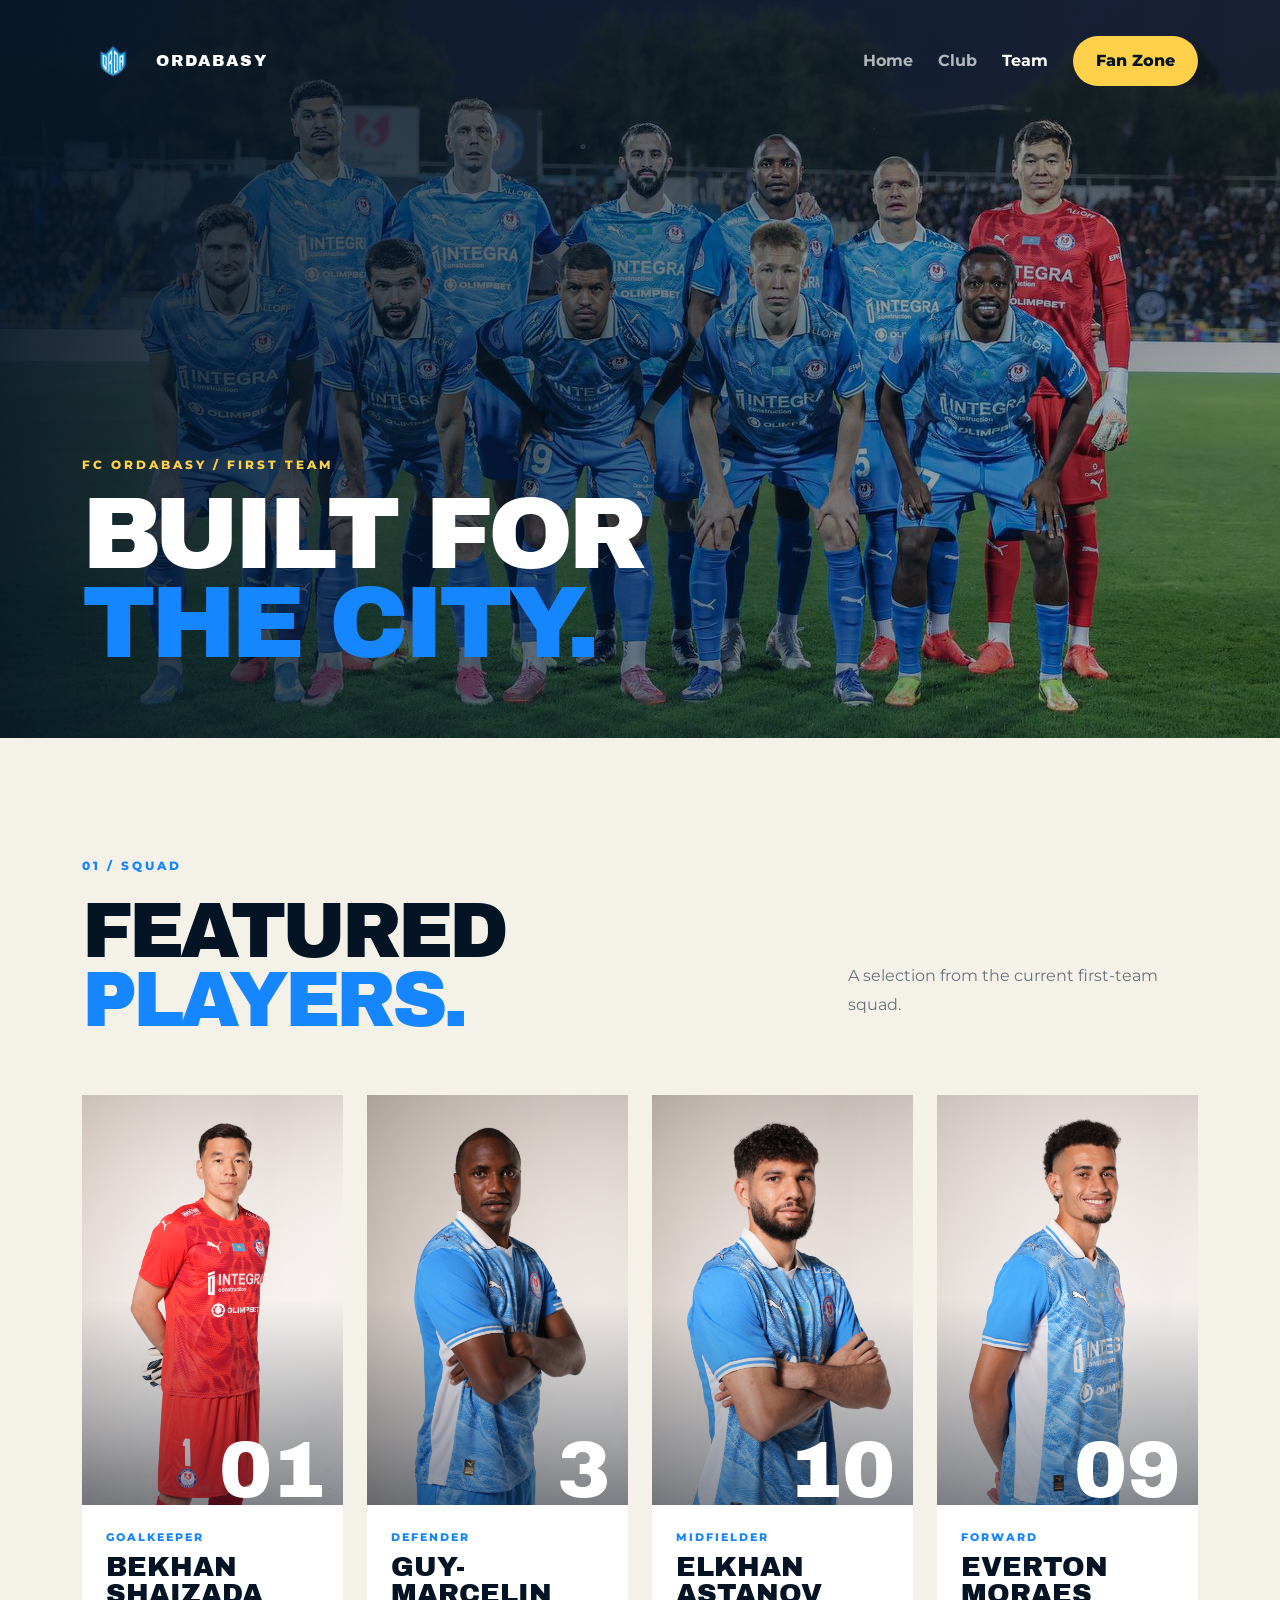
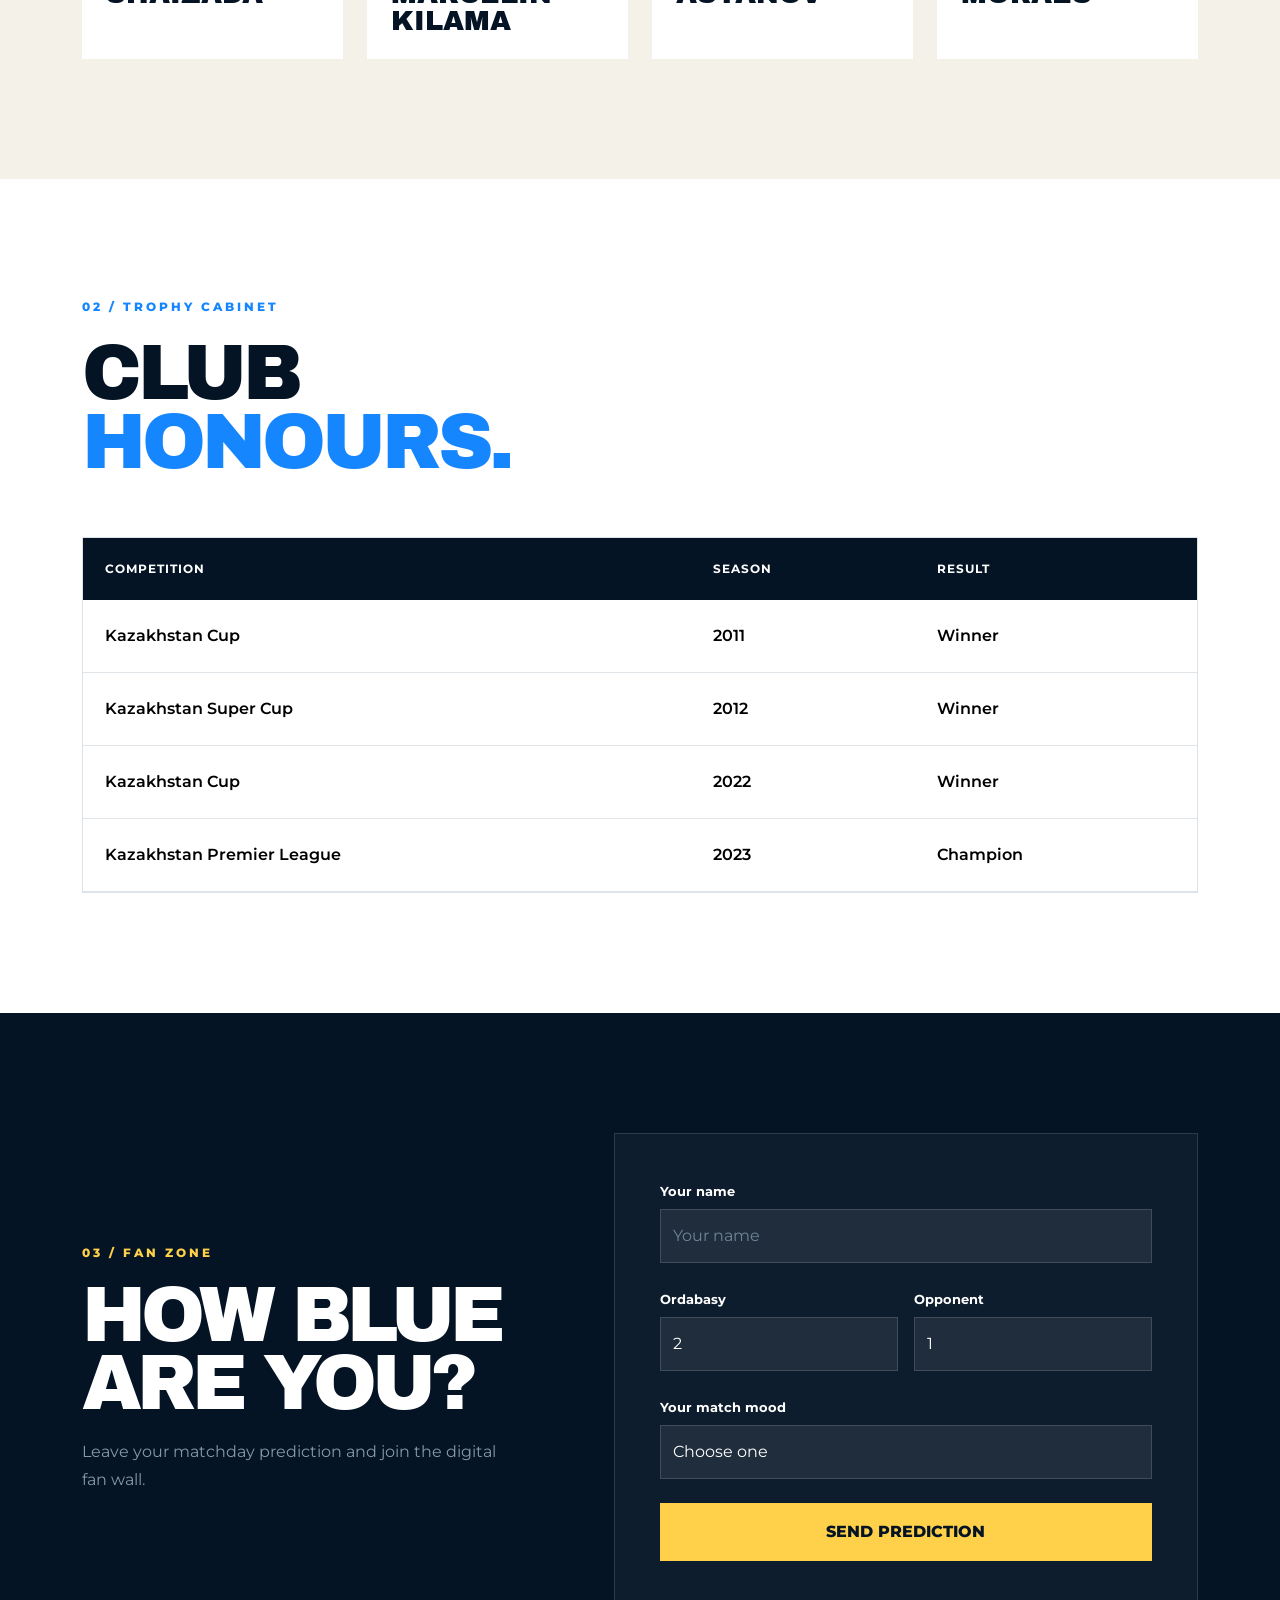
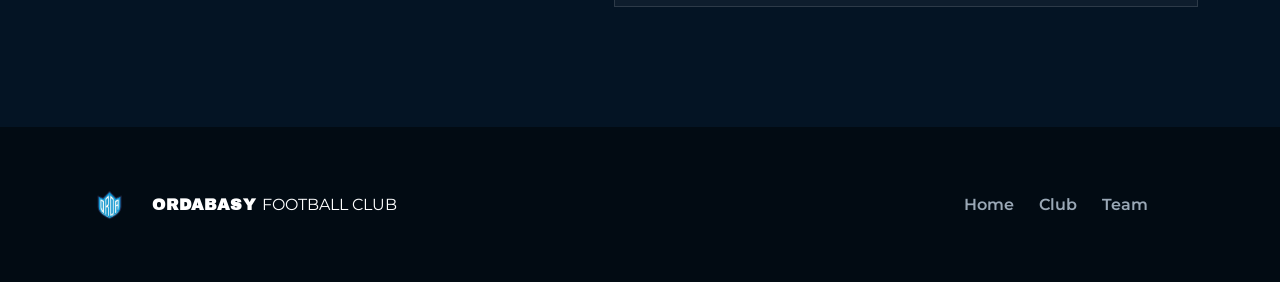
==== team.html @ df8a70c2 "Add Ordabasy website" ====
<!DOCTYPE html>
<html lang="en">

<head>

    <meta charset="UTF-8">

    <meta
        name="viewport"
        content="width=device-width, initial-scale=1.0"
    >

    <title>Ordabasy | The Squad</title>


    <link
        href="https://cdn.jsdelivr.net/npm/bootstrap@5.3.3/dist/css/bootstrap.min.css"
        rel="stylesheet"
    >


    <link rel="preconnect" href="https://fonts.googleapis.com">

    <link
        href="https://fonts.googleapis.com/css2?family=Archivo+Black&family=Montserrat:wght@400;500;600;700;800&display=swap"
        rel="stylesheet"
    >


    <link
        rel="stylesheet"
        href="css/style.css"
    >

</head>


<body>



<header class="site-header dark-header">


    <nav class="navbar navbar-expand-lg navbar-dark">


        <div class="container">


            <a
                class="navbar-brand club-brand"
                href="index.html"
            >


                <img
                    src="images/logo.png"
                    alt="FC Ordabasy logo"
                >


                <span>
                    ORDABASY
                </span>


            </a>



            <button
                class="navbar-toggler"
                type="button"
                data-bs-toggle="collapse"
                data-bs-target="#navbarMenu"
            >

                <span class="navbar-toggler-icon"></span>

            </button>



            <div
                class="collapse navbar-collapse"
                id="navbarMenu"
            >


                <ul class="navbar-nav ms-auto align-items-lg-center">


                    <li class="nav-item">

                        <a
                            class="nav-link"
                            href="index.html"
                        >
                            Home
                        </a>

                    </li>


                    <li class="nav-item">

                        <a
                            class="nav-link"
                            href="index.html#story"
                        >
                            Club
                        </a>

                    </li>


                    <li class="nav-item">

                        <a
                            class="nav-link active"
                            href="team.html"
                        >
                            Team
                        </a>

                    </li>


                    <li class="nav-item">

                        <a
                            class="fan-button"
                            href="#fan-zone"
                        >
                            Fan Zone
                        </a>

                    </li>


                </ul>


            </div>


        </div>


    </nav>


</header>



<main>




<section class="team-hero">


    <img
        src="images/team-banner.jpg"
        alt="FC Ordabasy team"
    >


    <div class="team-hero-overlay"></div>


    <div class="container team-hero-content">


        <p>
            FC ORDABASY / FIRST TEAM
        </p>


        <h1>
            BUILT FOR
            <span>THE CITY.</span>
        </h1>


    </div>


</section>




<section class="players-section section-space">


    <div class="container">


        <div class="section-top players-heading">


            <div>

                <p class="section-number">
                    01 / SQUAD
                </p>

                <h2>
                    FEATURED
                    <span>PLAYERS.</span>
                </h2>

            </div>


            <p class="section-intro dark-intro">

                A selection from the current
                first-team squad.

            </p>


        </div>



        <div class="row g-4">


            <!-- PLAYER 1 -->

            <div class="col-12 col-md-6 col-xl-3">


                <article class="player-card">


                    <div class="player-photo">

                        <img
                            src="images/player1.jpg"
                            alt="Bekhan Shaizada"
                        >

                        <span class="player-shirt">
                            01
                        </span>

                    </div>


                    <div class="player-details">

                        <p>
                            GOALKEEPER
                        </p>

                        <h3>
                            BEKHAN
                            SHAIZADA
                        </h3>

                    </div>


                </article>


            </div>



            <!-- PLAYER 2 -->

            <div class="col-12 col-md-6 col-xl-3">


                <article class="player-card">


                    <div class="player-photo">

                        <img
                            src="images/player2.jpg"
                            alt="Guy-Marcelin Kilama"
                        >

                        <span class="player-shirt">
                            3
                        </span>

                    </div>


                    <div class="player-details">

                        <p>
                            DEFENDER
                        </p>

                        <h3>
                            GUY-MARCELIN 
                            KILAMA
                        </h3>

                    </div>


                </article>


            </div>



            <!-- PLAYER 3 -->

            <div class="col-12 col-md-6 col-xl-3">


                <article class="player-card">


                    <div class="player-photo">

                        <img
                            src="images/player3.jpg"
                            alt="Elkhan Astanov"
                        >

                        <span class="player-shirt">
                            10
                        </span>

                    </div>


                    <div class="player-details">

                        <p>
                            MIDFIELDER
                        </p>

                        <h3>
                            ELKHAN
                            ASTANOV
                        </h3>

                    </div>


                </article>


            </div>



            <!-- PLAYER 4 -->

            <div class="col-12 col-md-6 col-xl-3">


                <article class="player-card">


                    <div class="player-photo">

                        <img
                            src="images/player4.jpg"
                            alt="Everton Moraes"
                        >

                        <span class="player-shirt">
                            09
                        </span>

                    </div>


                    <div class="player-details">

                        <p>
                            FORWARD
                        </p>

                        <h3>
                            EVERTON
                            MORAES
                        </h3>

                    </div>


                </article>


            </div>


        </div>


    </div>


</section>



<!--TABLE -->

<section class="honours-table-section section-space">


    <div class="container">


        <div class="section-top">


            <div>

                <p class="section-number">
                    02 / TROPHY CABINET
                </p>

                <h2>
                    CLUB
                    <span>HONOURS.</span>
                </h2>

            </div>


        </div>



        <div class="table-responsive honours-table-wrapper">


            <table class="table honours-table">


                <thead>

                    <tr>

                        <th>
                            Competition
                        </th>

                        <th>
                            Season
                        </th>

                        <th>
                            Result
                        </th>

                    </tr>

                </thead>


                <tbody>


                    <tr>

                        <td>
                            Kazakhstan Cup
                        </td>

                        <td>
                            2011
                        </td>

                        <td>
                            Winner
                        </td>

                    </tr>


                    <tr>

                        <td>
                            Kazakhstan Super Cup
                        </td>

                        <td>
                            2012
                        </td>

                        <td>
                            Winner
                        </td>

                    </tr>


                    <tr>

                        <td>
                            Kazakhstan Cup
                        </td>

                        <td>
                            2022
                        </td>

                        <td>
                            Winner
                        </td>

                    </tr>


                    <tr>

                        <td>
                            Kazakhstan Premier League
                        </td>

                        <td>
                            2023
                        </td>

                        <td>
                            Champion
                        </td>

                    </tr>


                </tbody>


            </table>


        </div>


    </div>


</section>



<!-- FAN FORM-->

<section
    id="fan-zone"
    class="fan-zone section-space"
>


    <div class="container">


        <div class="fan-grid">


            <div class="fan-message">


                <p>
                    03 / FAN ZONE
                </p>


                <h2>

                    HOW BLUE
                    ARE YOU?

                </h2>


                <span>

                    Leave your matchday prediction
                    and join the digital fan wall.

                </span>


            </div>



            <form class="fan-form">


                <div class="mb-4">


                    <label
                        class="form-label"
                        for="fanName"
                    >
                        Your name
                    </label>


                    <input
                        class="form-control"
                        type="text"
                        id="fanName"
                        placeholder="Your name"
                        required
                    >


                </div>



                <div class="row g-3 mb-4">


                    <div class="col-6">


                        <label
                            class="form-label"
                            for="homeScore"
                        >
                            Ordabasy
                        </label>


                        <input
                            class="form-control"
                            type="number"
                            id="homeScore"
                            min="0"
                            max="15"
                            value="2"
                            required
                        >


                    </div>



                    <div class="col-6">


                        <label
                            class="form-label"
                            for="awayScore"
                        >
                            Opponent
                        </label>


                        <input
                            class="form-control"
                            type="number"
                            id="awayScore"
                            min="0"
                            max="15"
                            value="1"
                            required
                        >


                    </div>


                </div>



                <label class="form-label">
                    Your match mood
                </label>


                <select
                    class="form-select mb-4"
                    required
                >

                    <option value="">
                        Choose one
                    </option>

                    <option>
                        Confident
                    </option>

                    <option>
                        Nervous
                    </option>

                    <option>
                        Ready for a big win
                    </option>

                </select>



                <button
                    type="button"
                    class="submit-prediction"
                    data-bs-toggle="modal"
                    data-bs-target="#predictionModal"
                >
                    SEND PREDICTION
                </button>


            </form>


        </div>


    </div>


</section>



<!-- BOOTSTRAP MODAL-->

<div
    class="modal fade"
    id="predictionModal"
    tabindex="-1"
>


    <div class="modal-dialog modal-dialog-centered">


        <div class="modal-content custom-modal">


            <div class="modal-body">


                <span class="modal-symbol">
                    ✓
                </span>


                <h2>
                    PREDICTION SENT
                </h2>


                <p>

                    Your matchday prediction
                    has been added to the fan experience.

                </p>


                <button
                    type="button"
                    class="modal-close"
                    data-bs-dismiss="modal"
                >
                    CLOSE
                </button>


            </div>


        </div>


    </div>


</div>



</main>



<footer class="footer">


    <div class="container footer-grid">


        <div class="footer-brand">


            <img
                src="images/logo.png"
                alt="Ordabasy logo"
            >


            <div>

                <strong>
                    ORDABASY
                </strong>
                
                <span>
                    FOOTBALL CLUB

            </div>


        </div>



        <div class="footer-nav">

            <a href="index.html">
                Home
            </a>

            <a href="index.html#story">
                Club
            </a>

            <a href="team.html">
                Team
            </a>

        </div>



    </div>


</footer>



<script
    src="https://cdn.jsdelivr.net/npm/bootstrap@5.3.3/dist/js/bootstrap.bundle.min.js">
</script>


</body>

</html>
---- css/style.css ----
/* ==================================================
   ORDABASY — BLUE CITY
================================================== */

:root {
    --blue: #1686ff;
    --blue-dark: #0067dc;
    --navy: #041424;
    --navy-soft: #0b2239;
    --yellow: #ffd049;
    --white: #ffffff;
    --cream: #f4f1e8;
    --grey: #8798aa;
    --black: #020b13;
}


* {
    box-sizing: border-box;
}


html {
    scroll-behavior: smooth;
}


body {
    margin: 0;
    overflow-x: hidden;

    font-family: "Montserrat", sans-serif;

    background: var(--cream);
    color: var(--navy);
}


a {
    text-decoration: none;
}


img {
    display: block;
    max-width: 100%;
}


h1,
h2,
h3 {
    font-family: "Archivo Black", sans-serif;
}



/* ==================================================
   NAVBAR
================================================== */

.site-header {
    position: absolute;
    top: 0;
    left: 0;

    width: 100%;

    z-index: 100;
}


.navbar {
    padding: 25px 0;
}


.club-brand {
    display: flex;
    align-items: center;

    gap: 12px;

    color: white !important;
}


.club-brand img {
    width: 62px;
    height: 62px;

    object-fit: contain;

    transition: 0.3s ease;
}


.club-brand:hover img {
    transform: rotate(-5deg) scale(1.08);
}


.club-brand span {
    font-family: "Archivo Black", sans-serif;

    font-size: 1rem;

    letter-spacing: 2px;
}


.navbar-nav {
    gap: 25px;
}


.nav-link {
    padding: 10px 0 !important;

    color: rgba(255, 255, 255, 0.68) !important;

    font-weight: 700;

    transition: 0.3s;
}


.nav-link:hover,
.nav-link.active {
    color: white !important;
}


.fan-button {
    display: inline-block;

    padding: 13px 23px;

    background: var(--yellow);

    border-radius: 100px;

    color: var(--navy);

    font-weight: 800;

    transition: 0.3s ease;
}


.fan-button:hover {
    transform: translateY(-3px);

    color: var(--navy);

    box-shadow:
        0 10px 30px
        rgba(255, 208, 73, 0.25);
}



/* ==================================================
   HERO
================================================== */

.hero {
    position: relative;

    min-height: 100vh;

    display: flex;
    align-items: center;

    overflow: hidden;

    background: var(--navy);
}


.hero-container {
    position: relative;

    z-index: 10;
}


.hero-copy {
    width: 51%;

    padding-top: 100px;
}


.kicker {
    margin-bottom: 22px;

    color: var(--yellow);

    font-size: 0.78rem;

    font-weight: 800;

    letter-spacing: 4px;
}


.hero h1 {
    margin: 0;

    color: white;

    font-size: clamp(4.7rem, 8vw, 8rem);

    line-height: 0.86;

    letter-spacing: -5px;
}


.hero h1 span {
    display: block;

    color: var(--blue);
}


.hero-description {
    max-width: 560px;

    margin: 30px 0;

    color: #acbdd0;

    font-size: 1rem;

    line-height: 1.9;
}


.hero-buttons {
    display: flex;
    align-items: center;

    gap: 28px;
}


.primary-btn {
    display: inline-block;

    padding: 16px 27px;

    background: var(--blue);

    border-radius: 100px;

    color: white;

    font-weight: 800;

    transition: 0.3s;
}


.primary-btn:hover {
    background: var(--yellow);

    color: var(--navy);

    transform: translateY(-3px);
}


.text-btn {
    color: white;

    font-weight: 700;

    transition: 0.3s;
}


.text-btn:hover {
    color: var(--yellow);
}



/* HERO PHOTO */

.hero-photo {
    position: absolute;

    top: 0;
    right: 0;

    width: 55%;
    height: 100%;

    overflow: hidden;

    clip-path:
        polygon(
            18% 0,
            100% 0,
            100% 100%,
            0 100%
        );
}


.hero-photo::after {
    content: "";

    position: absolute;

    inset: 0;

    background:
        linear-gradient(
            90deg,
            var(--navy) 0%,
            rgba(4, 20, 36, 0.15) 37%,
            rgba(4, 20, 36, 0.02) 100%
        );
}


.hero-photo img {
    width: 100%;
    height: 100%;

    object-fit: cover;
    object-position: center;

    transform: scale(1.04);

    animation:
        heroZoom 12s ease-in-out infinite alternate;
}


@keyframes heroZoom {

    from {
        transform: scale(1.04);
    }

    to {
        transform: scale(1.11);
    }

}



/* CHAMPION STICKER */

.champion-label {
    position: absolute;

    z-index: 20;

    right: 6%;
    bottom: 55px;

    width: 180px;
    height: 180px;

    display: flex;
    flex-direction: column;
    justify-content: center;
    align-items: center;

    border-radius: 50%;

    background: var(--yellow);

    color: var(--navy);

    text-align: center;

    transform: rotate(-7deg);

    box-shadow:
        0 25px 55px
        rgba(0, 0, 0, 0.28);

    animation:
        stickerFloat 4s ease-in-out infinite;
}


@keyframes stickerFloat {

    0%,
    100% {
        transform:
            translateY(0)
            rotate(-7deg);
    }

    50% {
        transform:
            translateY(-10px)
            rotate(-3deg);
    }

}


.champion-label strong {
    font-family: "Archivo Black", sans-serif;

    font-size: 1.25rem;
}


.label-small {
    font-size: 0.65rem;

    font-weight: 800;

    letter-spacing: 2px;
}


.label-year {
    margin-top: 5px;

    font-family: "Archivo Black", sans-serif;

    font-size: 2.6rem;

    line-height: 1;
}



/* ==================================================
   TICKER
================================================== */

.ticker {
    overflow: hidden;

    padding: 19px 0;

    background: var(--blue);

    color: white;
}


.ticker-track {
    width: max-content;

    display: flex;
    align-items: center;

    gap: 35px;

    animation:
        tickerMove 22s linear infinite;
}


.ticker-track span {
    font-family: "Archivo Black", sans-serif;

    font-size: 1.2rem;

    letter-spacing: 1px;
}


.ticker-track b {
    color: var(--yellow);
}


@keyframes tickerMove {

    from {
        transform: translateX(0);
    }

    to {
        transform: translateX(-50%);
    }

}



/* ==================================================
   COMMON SECTIONS
================================================== */

.section-space {
    padding: 120px 0;
}


.section-number {
    margin-bottom: 22px;

    color: var(--blue);

    font-size: 0.72rem;

    font-weight: 800;

    letter-spacing: 3px;
}


.section-top {
    display: flex;

    justify-content: space-between;
    align-items: flex-end;

    gap: 50px;

    margin-bottom: 60px;
}


.section-top h2,
.story-copy h2 {
    margin: 0;

    font-size: clamp(3rem, 6vw, 6rem);

    line-height: 0.9;

    letter-spacing: -4px;
}


.section-top h2 span,
.story-copy h2 span {
    display: block;

    color: var(--blue);
}


.section-intro {
    max-width: 350px;

    color: #a6b3c0;

    line-height: 1.8;
}



/* ==================================================
   STORY
================================================== */

.story-section {
    background: var(--cream);
}


.story-grid {
    display: grid;

    grid-template-columns:
        1.05fr 0.95fr;

    align-items: center;

    gap: 90px;
}


.story-photo {
    position: relative;

    height: 650px;

    overflow: hidden;
}


.story-photo img {
    width: 100%;
    height: 100%;

    object-fit: cover;

    transition: 0.6s ease;
}


.story-photo:hover img {
    transform: scale(1.04);
}


.photo-tag {
    position: absolute;

    right: 0;
    bottom: 0;

    padding: 20px 30px;

    background: var(--yellow);

    font-family: "Archivo Black", sans-serif;

    letter-spacing: 2px;
}


.story-copy p:not(.section-number) {
    max-width: 520px;

    color: #5e6b77;

    line-height: 1.9;
}


.arrow-link {
    display: inline-flex;

    align-items: center;

    gap: 30px;

    margin-top: 18px;

    color: var(--navy);

    font-weight: 800;
}


.arrow-link span {
    width: 45px;
    height: 45px;

    display: grid;
    place-items: center;

    border-radius: 50%;

    background: var(--blue);

    color: white;

    transition: 0.3s;
}


.arrow-link:hover span {
    transform: rotate(45deg);
}



/* ==================================================
   HONOURS
================================================== */

.honours-section {
    background: var(--navy);

    color: white;
}


.light-number {
    color: var(--yellow);
}


.honours-grid {
    display: grid;

    grid-template-columns:
        repeat(4, 1fr);
}


.honour-card {
    min-height: 380px;

    padding: 35px;

    border-top:
        1px solid rgba(255,255,255,0.15);

    border-right:
        1px solid rgba(255,255,255,0.15);

    transition: 0.35s ease;
}


.honour-card:last-child {
    border-right: 0;
}


.honour-card:hover {
    background: var(--navy-soft);

    transform: translateY(-8px);
}


.honour-year {
    color: var(--grey);

    font-size: 0.8rem;

    font-weight: 800;

    letter-spacing: 2px;
}


.honour-line {
    display: block;

    width: 45px;
    height: 3px;

    margin: 35px 0;

    background: var(--blue);
}


.honour-card h3 {
    max-width: 180px;

    font-size: 2rem;
}


.honour-card p {
    margin-top: 60px;

    color: var(--grey);
}


.highlight-card {
    background: var(--blue);
}


.highlight-card:hover {
    background: var(--yellow);

    color: var(--navy);
}


.highlight-card .honour-line {
    background: var(--yellow);
}


.highlight-card:hover .honour-line {
    background: var(--navy);
}


.highlight-card p,
.highlight-card .honour-year {
    color: rgba(255,255,255,0.75);
}


.highlight-card:hover p,
.highlight-card:hover .honour-year {
    color: var(--navy);
}



/* ==================================================
   MANIFESTO
================================================== */

.manifesto {
    padding: 150px 0;

    background: var(--blue);

    color: white;

    text-align: center;
}


.manifesto-content > p {
    color: var(--yellow);

    font-weight: 800;

    letter-spacing: 4px;

    font-size: 0.75rem;
}


.manifesto h2 {
    max-width: 1000px;

    margin: 25px auto 45px;

    font-size: clamp(3.7rem, 7vw, 7rem);

    line-height: 0.9;

    letter-spacing: -5px;
}


.manifesto h2 span {
    display: block;

    color: var(--yellow);
}


.manifesto-button {
    display: inline-block;

    padding: 17px 28px;

    border:
        2px solid white;

    border-radius: 100px;

    color: white;

    font-weight: 800;

    transition: 0.3s;
}


.manifesto-button:hover {
    background: white;

    color: var(--blue);
}



/* ==================================================
   TEAM HERO
================================================== */

.team-hero {
    position: relative;

    height: 82vh;

    min-height: 620px;

    overflow: hidden;

    background: var(--navy);
}


.team-hero > img {
    width: 100%;
    height: 100%;

    object-fit: cover;
    object-position: center;
}


.team-hero-overlay {
    position: absolute;

    inset: 0;

    background:
        linear-gradient(
            90deg,
            rgba(4,20,36,0.92),
            rgba(4,20,36,0.2)
        );
}


.team-hero-content {
    position: absolute;

    z-index: 4;

    left: 50%;
    bottom: 70px;

    transform: translateX(-50%);

    color: white;
}


.team-hero-content p {
    color: var(--yellow);

    font-size: 0.75rem;

    font-weight: 800;

    letter-spacing: 3px;
}


.team-hero h1 {
    max-width: 700px;

    margin: 0;

    font-size: clamp(4rem, 8vw, 8rem);

    line-height: 0.87;

    letter-spacing: -5px;
}


.team-hero h1 span {
    display: block;

    color: var(--blue);
}



/* ==================================================
   PLAYER CARDS
================================================== */

.players-section {
    background: var(--cream);
}


.dark-intro {
    color: #677480;
}


.player-card {
    height: 100%;

    overflow: hidden;

    background: white;

    transition: 0.35s ease;
}


.player-card:hover {
    transform: translateY(-10px);

    box-shadow:
        0 25px 60px
        rgba(4,20,36,0.13);
}


.player-photo {
    position: relative;

    height: 410px;

    overflow: hidden;

    background: #dfe6ed;
}


.player-photo::after {
    content: "";

    position: absolute;

    inset: 0;

    background:
        linear-gradient(
            0deg,
            rgba(4,20,36,0.45),
            transparent 50%
        );
}


.player-photo img {
    width: 100%;
    height: 100%;

    object-fit: cover;

    transition: 0.5s ease;
}


.player-card:hover img {
    transform: scale(1.05);
}


.player-shirt {
    position: absolute;

    z-index: 3;

    right: 18px;
    bottom: -6px;

    color: white;

    font-family: "Archivo Black", sans-serif;

    font-size: 5rem;

    line-height: 1;
}


.player-details {
    padding: 24px;
}


.player-details p {
    margin: 0 0 8px;

    color: var(--blue);

    font-size: 0.68rem;

    font-weight: 800;

    letter-spacing: 2px;
}


.player-details h3 {
    margin: 0;

    font-size: 1.7rem;

    line-height: 1;
}



/* ==================================================
   TABLE
================================================== */

.honours-table-section {
    background: white;
}


.honours-table-wrapper {
    border:
        1px solid #dce3e8;
}


.honours-table {
    margin: 0;
}


.honours-table th {
    padding: 22px;

    background: var(--navy) !important;

    color: white !important;

    border: 0;

    font-size: 0.75rem;

    letter-spacing: 1px;

    text-transform: uppercase;
}


.honours-table td {
    padding: 24px 22px;

    border-color: #e0e5e9;

    font-weight: 600;
}


.honours-table tbody tr {
    transition: 0.2s;
}


.honours-table tbody tr:hover {
    background: #edf6ff;
}



/* ==================================================
   FAN ZONE
================================================== */

.fan-zone {
    background: var(--navy);

    color: white;
}


.fan-grid {
    display: grid;

    grid-template-columns:
        0.85fr 1.15fr;

    gap: 100px;

    align-items: center;
}


.fan-message > p {
    color: var(--yellow);

    font-size: 0.72rem;

    font-weight: 800;

    letter-spacing: 3px;
}


.fan-message h2 {
    margin: 20px 0;

    font-size: clamp(4rem, 6vw, 6.5rem);

    line-height: 0.88;

    letter-spacing: -5px;
}


.fan-message > span {
    color: var(--grey);

    line-height: 1.8;
}


.fan-form {
    padding: 45px;

    border:
        1px solid rgba(255,255,255,0.13);

    background: rgba(255,255,255,0.04);
}


.form-label {
    color: white;

    font-weight: 700;

    font-size: 0.8rem;
}


.form-control,
.form-select {
    min-height: 54px;

    border:
        1px solid rgba(255,255,255,0.15);

    border-radius: 0;

    background: rgba(255,255,255,0.07);

    color: white;
}


.form-select option {
    color: var(--navy);
}


.form-control:focus,
.form-select:focus {
    border-color: var(--blue);

    background: rgba(255,255,255,0.1);

    color: white;

    box-shadow: none;
}


.form-control::placeholder {
    color: #718497;
}


.submit-prediction {
    width: 100%;

    padding: 17px;

    border: none;

    background: var(--yellow);

    color: var(--navy);

    font-weight: 800;

    transition: 0.3s;
}


.submit-prediction:hover {
    background: var(--blue);

    color: white;
}



/* ==================================================
   MODAL
================================================== */

.custom-modal {
    border: none;

    border-radius: 0;

    background: var(--blue);

    color: white;

    text-align: center;
}


.custom-modal .modal-body {
    padding: 55px;
}


.modal-symbol {
    width: 75px;
    height: 75px;

    display: grid;
    place-items: center;

    margin:
        0 auto 25px;

    border-radius: 50%;

    background: var(--yellow);

    color: var(--navy);

    font-size: 2rem;

    font-weight: 800;
}


.custom-modal h2 {
    font-size: 2.3rem;
}


.modal-close {
    margin-top: 15px;

    padding: 12px 28px;

    border:
        2px solid white;

    background: transparent;

    color: white;

    font-weight: 800;
}



/* ==================================================
   FOOTER
================================================== */

.footer {
    padding: 50px 0;

    background: var(--black);

    color: white;
}


.footer-grid {
    display: grid;

    grid-template-columns:
        1fr auto auto;

    gap: 50px;

    align-items: center;
}


.footer-brand {
    display: flex;

    align-items: center;

    gap: 15px;
}


.footer-brand img {
    width: 55px;
    height: 55px;

    object-fit: contain;
}


.footer-brand strong {
    font-family: "Archivo Black", sans-serif;

    letter-spacing: 1px;
}


.footer-brand p {
    margin: 3px 0 0;

    color: #738292;

    font-size: 0.75rem;
}


.footer-nav {
    display: flex;

    gap: 25px;
}


.footer-nav a {
    color: #9aa8b6;

    font-weight: 600;
}


.footer-nav a:hover {
    color: var(--yellow);
}


.copyright {
    margin: 0;

    color: #617181;

    font-size: 0.75rem;
}



/* ==================================================
   768–991 TABLET
================================================== */

@media (max-width: 991px) {

    .site-header {
        background:
            rgba(4,20,36,0.94);

        backdrop-filter:
            blur(10px);
    }


    .navbar-collapse {
        padding:
            20px 0;
    }


    .navbar-nav {
        gap: 5px;

        align-items:
            flex-start !important;
    }


    .fan-button {
        margin-top: 10px;
    }


    .hero-copy {
        width: 62%;
    }


    .hero-photo {
        width: 52%;
    }


    .champion-label {
        width: 145px;
        height: 145px;

        right: 3%;
    }


    .story-grid {
        grid-template-columns: 1fr;

        gap: 55px;
    }


    .story-photo {
        height: 550px;
    }


    .honours-grid {
        grid-template-columns:
            repeat(2, 1fr);
    }


    .honour-card:nth-child(2) {
        border-right: 0;
    }


    .fan-grid {
        grid-template-columns: 1fr;

        gap: 55px;
    }


    .footer-grid {
        grid-template-columns: 1fr;

        gap: 30px;
    }

}



/* ==================================================
   MOBILE
================================================== */

@media (max-width: 767px) {

    .section-space {
        padding:
            80px 0;
    }


    .club-brand img {
        width: 50px;
        height: 50px;
    }


    .club-brand span {
        font-size: 0.85rem;
    }


    .hero {
        min-height:
            auto;

        display: block;
    }


    .hero-photo {
        position: relative;

        width: 100%;
        height: 48vh;

        min-height: 360px;

        clip-path: none;
    }


    .hero-photo::after {
        background:
            linear-gradient(
                0deg,
                var(--navy),
                transparent 80%
            );
    }


    .hero-container {
        margin-top: -60px;
    }


    .hero-copy {
        position: relative;

        width: 100%;

        padding:
            0 0 70px;
    }


    .hero h1 {
        font-size:
            clamp(4rem, 18vw, 5.5rem);

        letter-spacing:
            -3px;
    }


    .hero-buttons {
        align-items:
            flex-start;

        flex-direction:
            column;
    }


    .champion-label {
        top: 310px;
        right: 20px;
        bottom: auto;

        width: 120px;
        height: 120px;
    }


    .champion-label strong {
        font-size: 0.9rem;
    }


    .label-year {
        font-size: 2rem;
    }


    .section-top {
        flex-direction: column;

        align-items:
            flex-start;

        gap: 20px;
    }


    .section-top h2,
    .story-copy h2 {
        letter-spacing:
            -3px;
    }


    .story-photo {
        height: 430px;
    }


    .honours-grid {
        grid-template-columns: 1fr;
    }


    .honour-card {
        min-height: 280px;

        border-right: 0;

        border-bottom:
            1px solid rgba(255,255,255,0.15);
    }


    .honour-card p {
        margin-top: 35px;
    }


    .manifesto {
        padding:
            95px 0;
    }


    .manifesto h2 {
        letter-spacing:
            -3px;
    }


    .team-hero {
        height: 72vh;

        min-height: 550px;
    }


    .team-hero h1 {
        letter-spacing:
            -3px;
    }


    .player-photo {
        height: 480px;
    }


    .fan-form {
        padding: 25px;
    }


    .footer-nav {
        flex-wrap: wrap;
    }

}



/* ==================================================
   375PX
================================================== */

@media (max-width: 430px) {

    .hero-description {
        font-size: 0.9rem;
    }


    .primary-btn {
        width: 100%;

        text-align: center;
    }


    .story-photo {
        height: 370px;
    }


    .photo-tag {
        padding: 15px 20px;
    }


    .player-photo {
        height: 410px;
    }


    .fan-message h2 {
        letter-spacing: -3px;
    }


    .custom-modal .modal-body {
        padding: 35px 20px;
    }

}
/* ==================================================
   FINAL MOBILE FIX — 375PX
================================================== */

@media (max-width: 430px) {

    /* ---------- NAVBAR ---------- */

    .navbar {
        padding: 14px 0;
    }

    .club-brand {
        gap: 8px;
    }

    .club-brand img {
        width: 42px;
        height: 42px;
    }

    .club-brand span {
        font-size: 0.72rem;
        letter-spacing: 1.5px;
    }

    .navbar-toggler {
        padding: 7px 10px;
    }

    .navbar-collapse {
        padding: 18px 0 12px;
    }

    .navbar-nav {
        gap: 0;
    }

    .nav-link {
        font-size: 1rem;
        padding: 10px 0 !important;
    }

    .fan-button {
        margin-top: 8px;
        padding: 11px 19px;
        font-size: 0.9rem;
    }


    /* ---------- HERO ---------- */

    .hero {
        min-height: auto;
    }

    .hero-photo {
        position: relative;

        width: 100%;
        height: 330px;

        min-height: 330px;

        clip-path: none;
    }

    .hero-photo img {
        object-position: center;
    }

    .hero-photo::after {
        background:
            linear-gradient(
                0deg,
                var(--navy) 0%,
                rgba(4, 20, 36, 0.7) 25%,
                rgba(4, 20, 36, 0.05) 70%
            );
    }


    .hero-container {
        margin-top: -25px;
    }


    .hero-copy {
        width: 100%;

        padding:
            0 18px 65px;
    }


    .kicker {
        margin-bottom: 18px;

        font-size: 0.64rem;

        letter-spacing: 2.7px;
    }


    .hero h1 {
        width: 100%;

        font-size: 3.65rem;

        line-height: 0.9;

        letter-spacing: -2px;

        overflow-wrap: normal;
        word-break: normal;
    }


    .hero h1 span {
        display: block;
    }


    .hero-description {
        margin: 25px 0;

        font-size: 0.92rem;

        line-height: 1.75;
    }


    .hero-buttons {
        width: 100%;

        gap: 18px;

        flex-direction: column;
        align-items: stretch;
    }


    .primary-btn {
        width: 100%;

        padding: 15px 20px;

        text-align: center;
    }


    .text-btn {
        text-align: center;
    }


    /* ---------- CHAMPION BADGE ---------- */

    .champion-label {
        top: 275px;
        right: 18px;
        bottom: auto;

        width: 105px;
        height: 105px;

        transform: rotate(-5deg);

        animation: none;
    }


    .label-small {
        font-size: 0.46rem;

        letter-spacing: 1px;
    }


    .champion-label strong {
        font-size: 0.73rem;
    }


    .label-year {
        margin-top: 2px;

        font-size: 1.75rem;
    }


    /* ---------- GENERAL SECTIONS ---------- */

    .section-space {
        padding: 70px 0;
    }


    .section-number {
        margin-bottom: 18px;

        font-size: 0.63rem;

        letter-spacing: 2.3px;
    }


    .section-top h2,
    .story-copy h2 {
        font-size: 3rem;

        line-height: 0.92;

        letter-spacing: -2px;
    }


    /* ---------- STORY ---------- */

    .story-grid {
        gap: 45px;
    }


    .story-photo {
        height: 390px;
    }


    .story-copy p:not(.section-number) {
        font-size: 0.93rem;

        line-height: 1.8;
    }


    .photo-tag {
        padding: 13px 18px;

        font-size: 0.78rem;
    }


    .arrow-link {
        gap: 18px;

        font-size: 0.9rem;
    }


    .arrow-link span {
        width: 40px;
        height: 40px;
    }


    /* ---------- HONOURS ---------- */

    .section-intro {
        font-size: 0.92rem;
    }


    .honour-card {
        min-height: 245px;

        padding: 28px 22px;
    }


    .honour-card h3 {
        font-size: 1.65rem;
    }


    .honour-card p {
        margin-top: 30px;

        font-size: 0.9rem;
    }


    /* ---------- MANIFESTO ---------- */

    .manifesto {
        padding: 80px 18px;
    }


    .manifesto-content > p {
        font-size: 0.58rem;

        letter-spacing: 2.5px;
    }


    .manifesto h2 {
        margin: 20px auto 35px;

        font-size: 3rem;

        line-height: 0.92;

        letter-spacing: -2px;
    }


    /* ---------- TEAM HERO ---------- */

    .team-hero {
        height: 70vh;

        min-height: 500px;
    }


    .team-hero-content {
        bottom: 45px;
    }


    .team-hero-content p {
        font-size: 0.6rem;

        letter-spacing: 2px;
    }


    .team-hero h1 {
        font-size: 3.8rem;

        line-height: 0.9;

        letter-spacing: -2px;
    }


    /* ---------- PLAYER CARDS ---------- */

    .player-photo {
        height: 400px;
    }


    .player-shirt {
        font-size: 4rem;
    }


    .player-details h3 {
        font-size: 1.55rem;
    }


    /* ---------- FAN ZONE ---------- */

    .fan-message h2 {
        font-size: 3.5rem;

        line-height: 0.9;

        letter-spacing: -2px;
    }


    .fan-form {
        padding: 22px;
    }


    /* ---------- FOOTER ---------- */

    .footer {
        padding: 40px 0;
    }

}
@media (max-width: 430px) {

    .champion-label {
        top: 200px;
        right: 14px;
        bottom: auto;

        width: 95px;
        height: 95px;

        z-index: 15;

        animation: none;

        transform: rotate(-5deg);
    }

    .label-small {
        font-size: 0.40rem;
        letter-spacing: 0.8px;
    }

    .champion-label strong {
        font-size: 0.65rem;
    }

    .label-year {
        font-size: 1.55rem;
    }

}
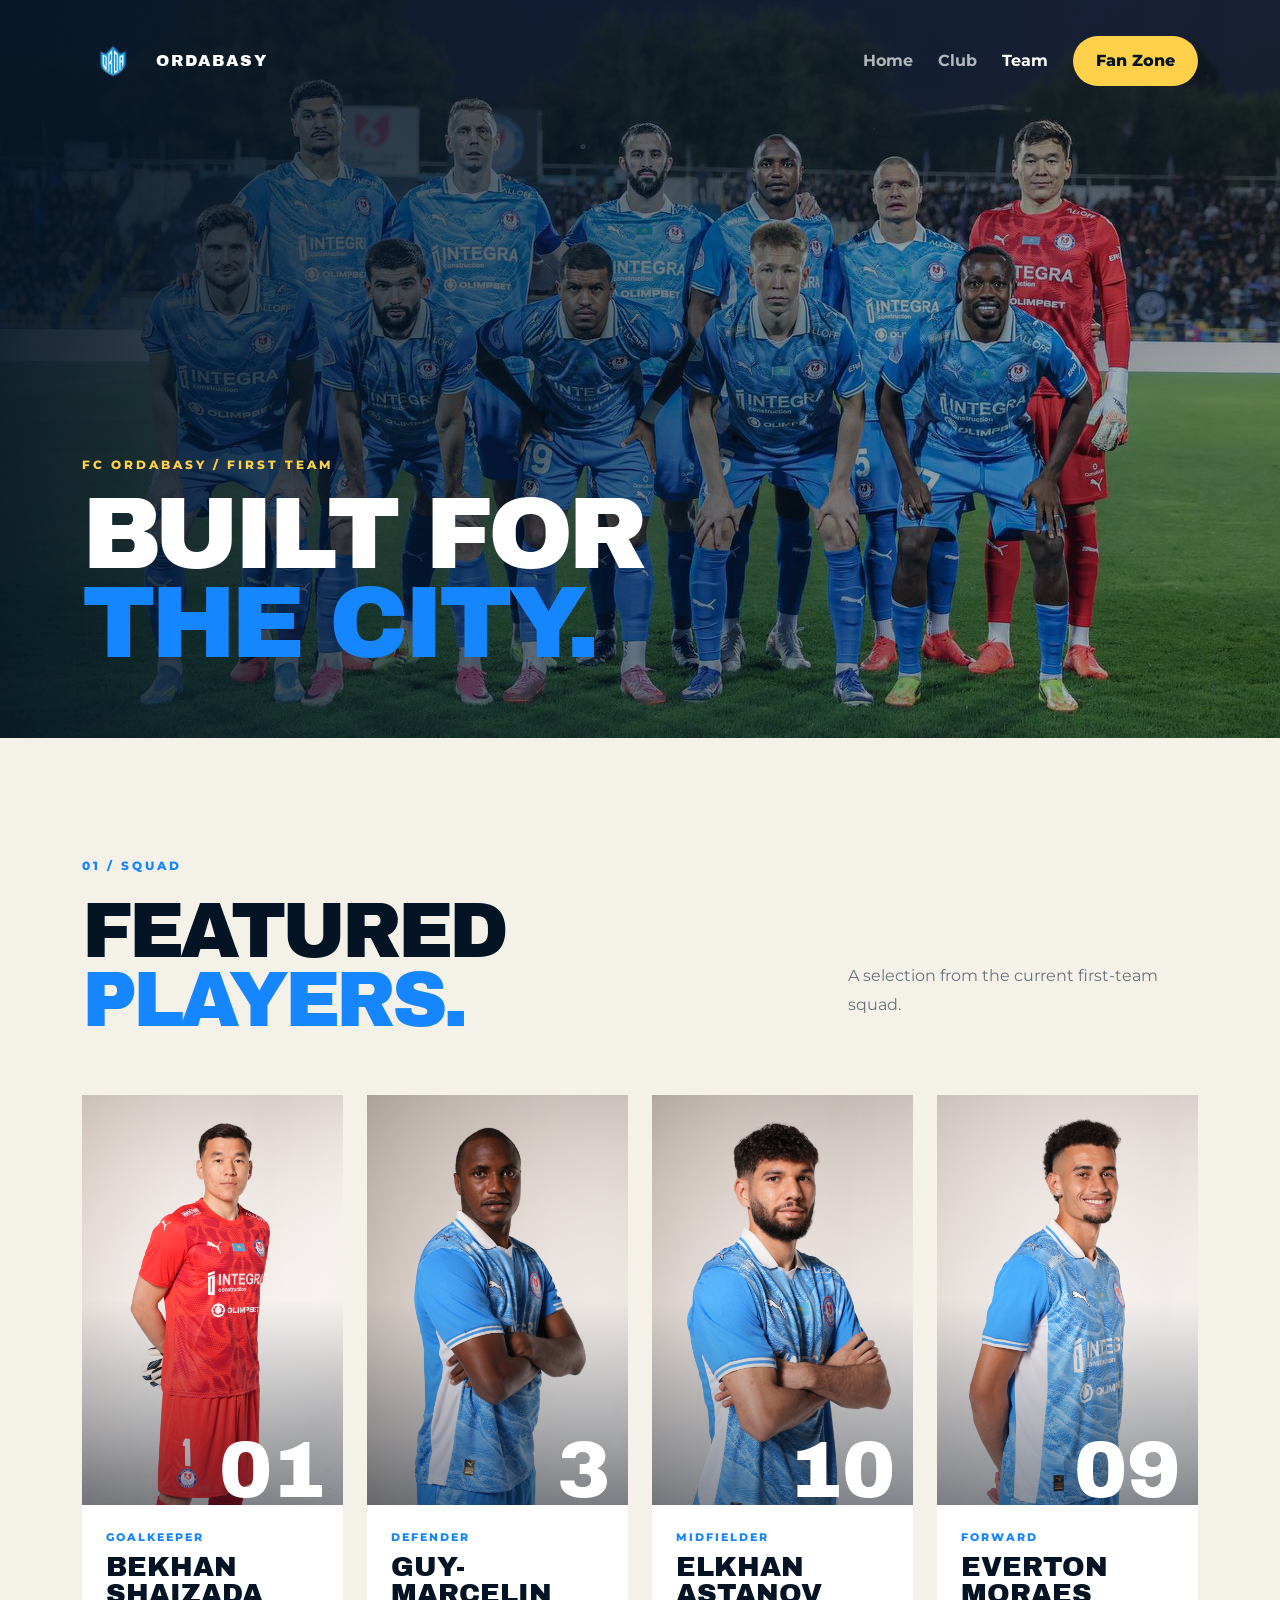
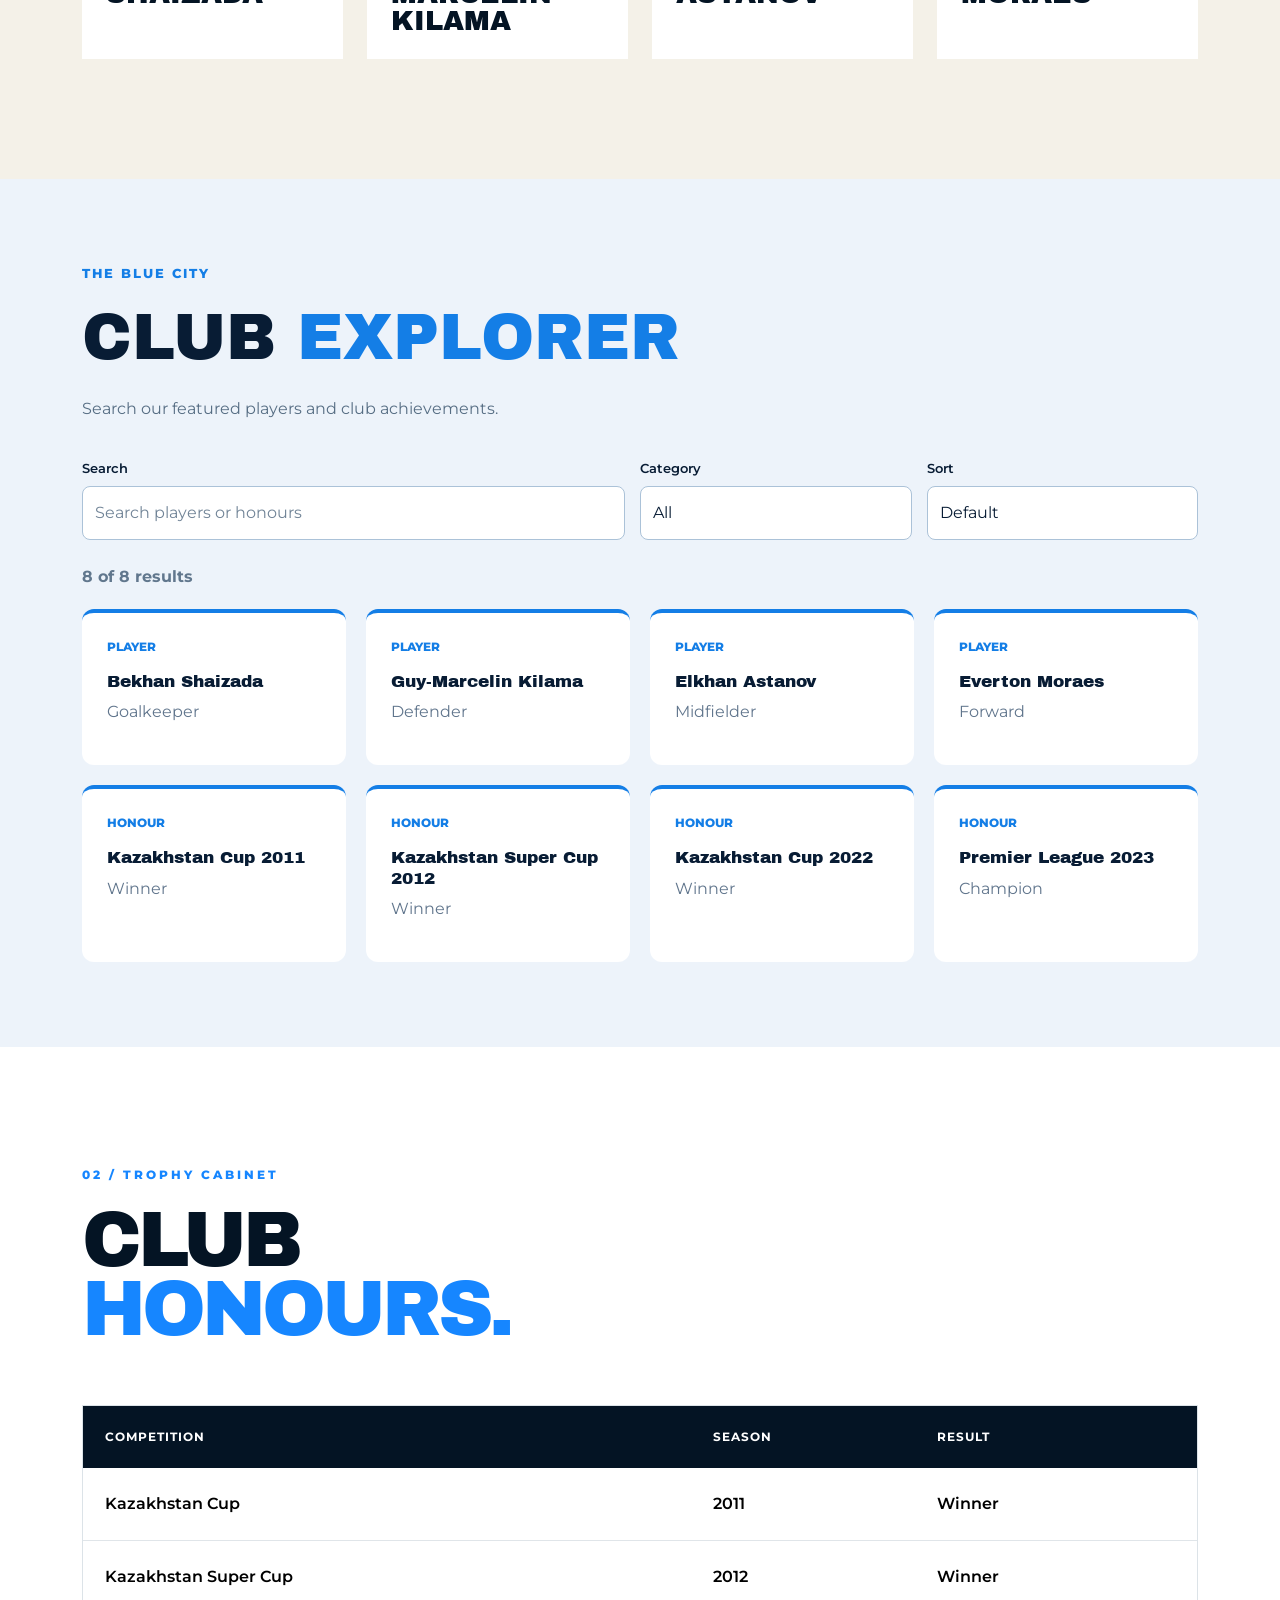
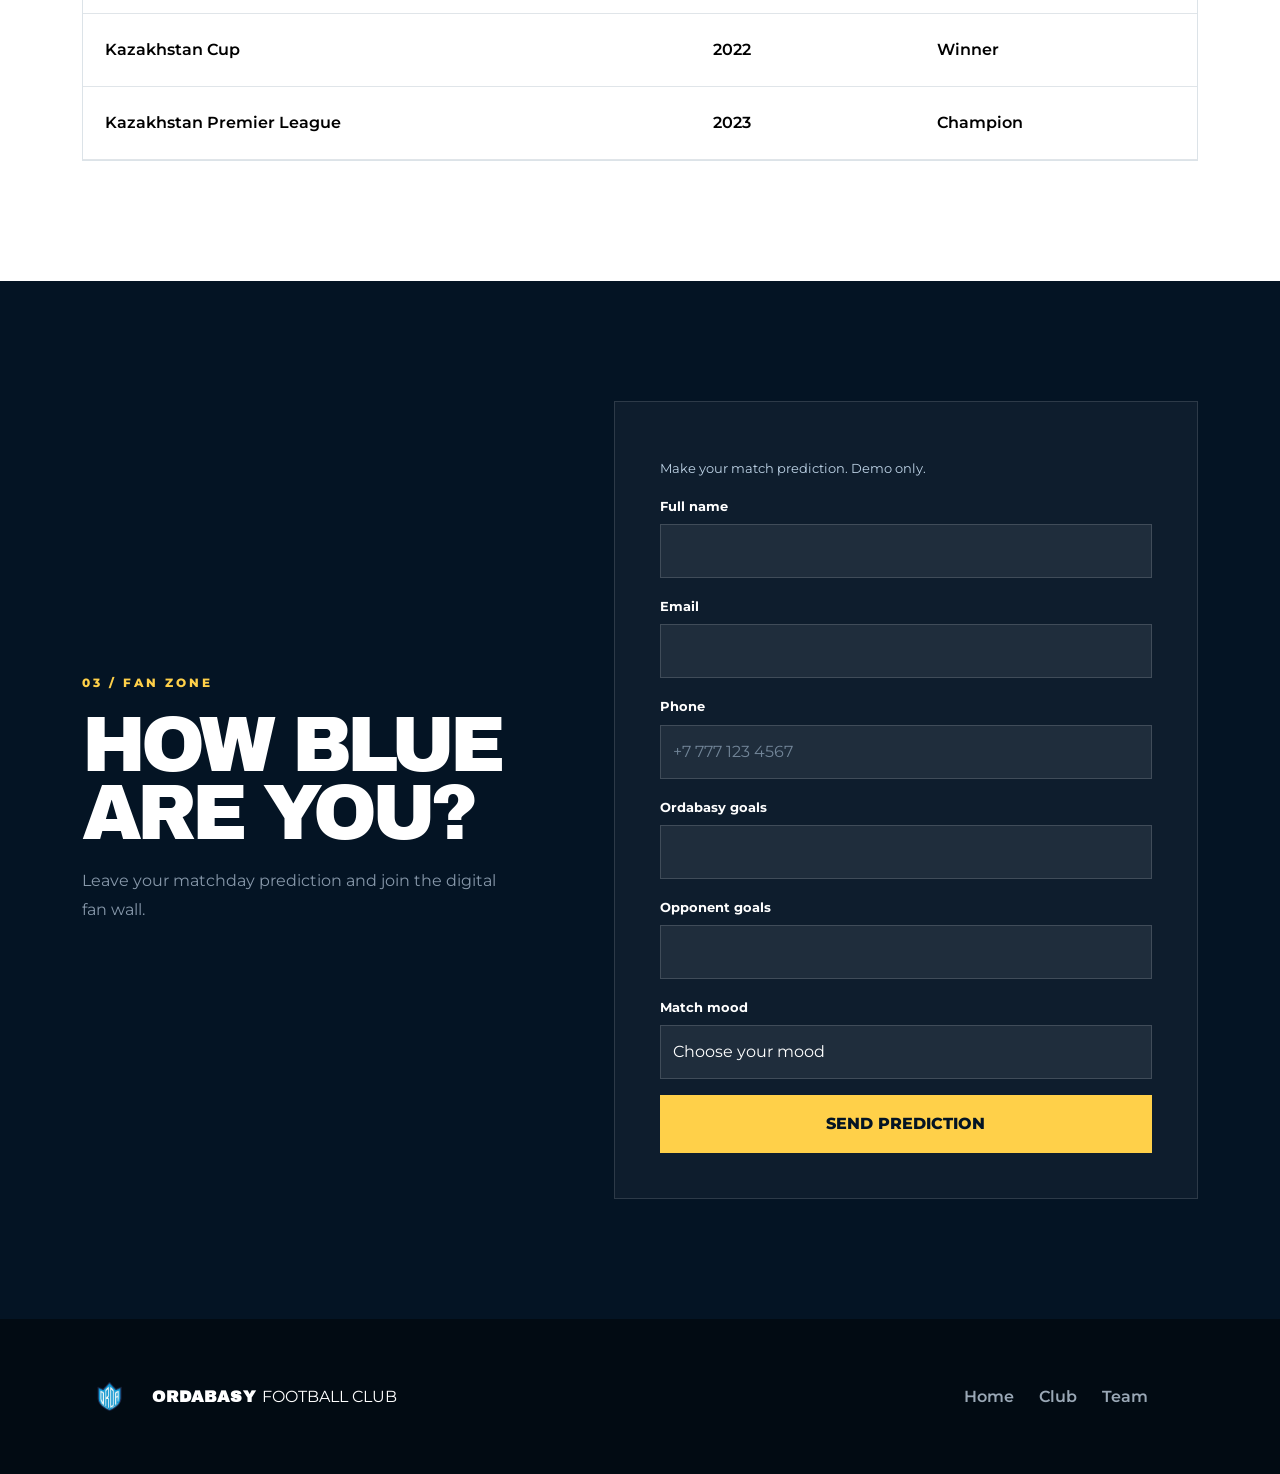
==== commit cd591ee5: "Add Ord Endterm" ====
--- a/team.html
+++ b/team.html
@@ -1,5 +1,8 @@
 <!DOCTYPE html>
 <html lang="en">
+<link rel="stylesheet" href="css/endterm.css">
+
+
 
 <head>
 
@@ -34,6 +37,9 @@
 
 </head>
 
+
+<script src="https://code.jquery.com/jquery-3.7.1.min.js"></script>
+<script src="js/endterm.js" defer></script>
 
 <body>
 
--- a/css/endterm.css
+++ b/css/endterm.css
@@ -0,0 +1,262 @@
+
+/* FC ORDABASY - ENDTERM DESIGN */
+
+.et-section {
+  padding: 85px 0;
+  background: #edf3fa;
+  color: #081c34;
+}
+
+.et-label {
+  color: #147ee6;
+  font-weight: 800;
+  letter-spacing: 2px;
+  font-size: 13px;
+}
+
+.et-title {
+  font-family: "Archivo Black", sans-serif;
+  font-size: clamp(32px, 5vw, 65px);
+  color: #081c34;
+  margin-bottom: 20px;
+}
+
+.et-title span {
+  color: #147ee6;
+}
+
+.et-description {
+  font-size: 16px;
+  color: #566d83;
+  margin-bottom: 35px;
+  max-width: 700px;
+}
+
+/* PANELS */
+
+.et-panel {
+  max-width: 750px;
+  background: white;
+  padding: 35px;
+  margin-bottom: 25px;
+  border-radius: 16px;
+  box-shadow: 0 10px 30px rgba(0,0,0,0.07);
+}
+
+.et-panel h3 {
+  font-family: "Archivo Black", sans-serif;
+  color: #081c34;
+  font-size: 22px;
+  margin-bottom: 25px;
+}
+
+.et-section .form-label {
+  color: #081c34;
+  font-weight: 600;
+}
+
+.et-section .form-control,
+.et-section .form-select {
+  background: #fff;
+  color: #081c34;
+  border: 1px solid #abc2d8;
+  border-radius: 8px;
+  padding: 12px;
+}
+
+/* TICKET CALCULATOR */
+
+.et-total {
+  background: #081c34;
+  color: white;
+  padding: 20px;
+  margin-top: 20px;
+  border-radius: 10px;
+  display: flex;
+  justify-content: space-between;
+  align-items: center;
+  flex-wrap: wrap;
+  gap: 12px;
+}
+
+.et-total strong {
+  color: #ffdb57;
+  font-size: 23px;
+}
+
+.et-note,
+.et-form-note {
+  font-size: 13px;
+  color: #71869a;
+  margin-top: 12px;
+}
+
+/* FAQ */
+
+.et-question {
+  display: block;
+  width: 100%;
+  padding: 20px 10px;
+  border: 0;
+  border-bottom: 1px solid #ccd9e5;
+  background: transparent;
+  color: #081c34;
+  font-weight: 700;
+  text-align: left;
+  cursor: pointer;
+}
+
+.et-question:hover {
+  color: #147ee6;
+}
+
+.et-answer {
+  padding: 20px 10px;
+  color: #526b83;
+  line-height: 1.6;
+}
+
+.et-answer[hidden] {
+  display: none !important;
+}
+
+/* SEARCH AND FILTER */
+
+.et-filters {
+  display: grid;
+  grid-template-columns: 2fr 1fr 1fr;
+  gap: 15px;
+  margin-bottom: 25px;
+}
+
+.et-count {
+  font-weight: 700;
+  color: #61778d;
+  margin-bottom: 20px;
+}
+
+.et-grid {
+  display: grid;
+  grid-template-columns: repeat(4, minmax(0, 1fr));
+  gap: 20px;
+}
+
+/* DYNAMIC CARDS */
+
+.et-card {
+  background: white;
+  padding: 25px;
+  border-top: 4px solid #147ee6;
+  border-radius: 12px;
+  transition: 0.25s;
+}
+
+.et-card:hover {
+  transform: translateY(-5px);
+  box-shadow: 0 12px 25px rgba(0,0,0,0.12);
+}
+
+.et-card h3 {
+  color: #081c34;
+  font-family: "Archivo Black", sans-serif;
+  font-size: 17px;
+  overflow-wrap: anywhere;
+}
+
+.et-card p {
+  color: #60758c;
+}
+
+.et-card-type {
+  color: #147ee6 !important;
+  font-size: 12px;
+  text-transform: uppercase;
+  font-weight: 800;
+}
+
+.et-empty {
+  background: white;
+  padding: 25px;
+  color: #60758c;
+  border-radius: 10px;
+}
+
+.et-empty[hidden] {
+  display: none;
+}
+
+/* FORM VALIDATION */
+
+.et-error {
+  color: #db3745;
+  font-size: 13px;
+  font-weight: 700;
+  margin-top: 5px;
+}
+
+.fan-form .et-error {
+  color: #ffb1b8;
+}
+
+.fan-form .et-form-note {
+  color: #bed3e6;
+}
+
+.et-success {
+  background: #e1f8eb;
+  color: #09623f;
+  padding: 18px;
+  border-radius: 9px;
+  margin-top: 20px;
+  font-weight: 700;
+}
+
+.et-success[hidden] {
+  display: none !important;
+}
+
+.is-invalid {
+  border-color: #db3745 !important;
+}
+
+/* KEYBOARD ACCESSIBILITY */
+
+:focus-visible {
+  outline: 3px solid #ffdb57 !important;
+  outline-offset: 3px;
+}
+
+/* RESPONSIVE DESIGN */
+
+@media (max-width: 991px) {
+  .et-grid {
+    grid-template-columns: repeat(2, minmax(0, 1fr));
+  }
+
+  .et-filters {
+    grid-template-columns: 1fr 1fr;
+  }
+
+  .et-filters > div:first-child {
+    grid-column: 1 / -1;
+  }
+}
+
+@media (max-width: 767px) {
+  .et-section {
+    padding: 55px 0;
+  }
+
+  .et-panel {
+    padding: 20px;
+  }
+
+  .et-filters,
+  .et-grid {
+    grid-template-columns: 1fr;
+  }
+
+  .et-filters > div:first-child {
+    grid-column: auto;
+  }
+}
